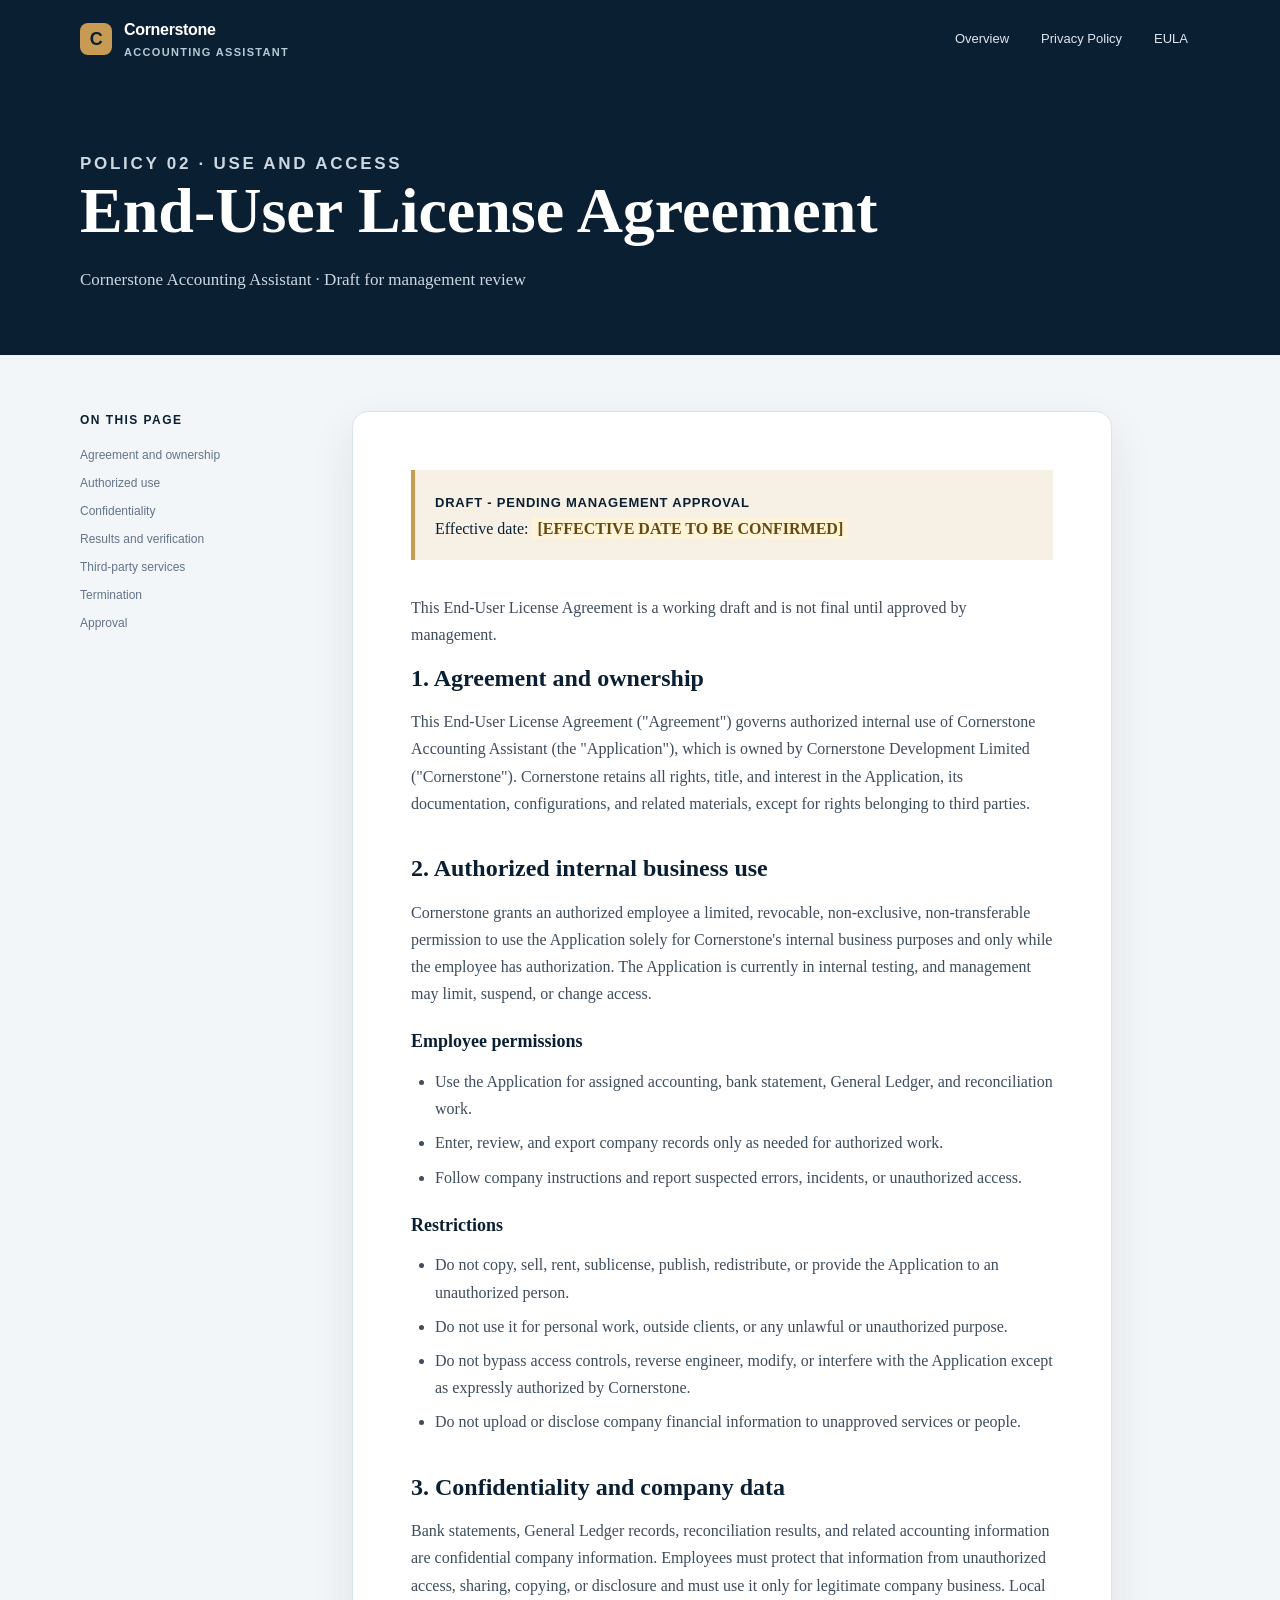
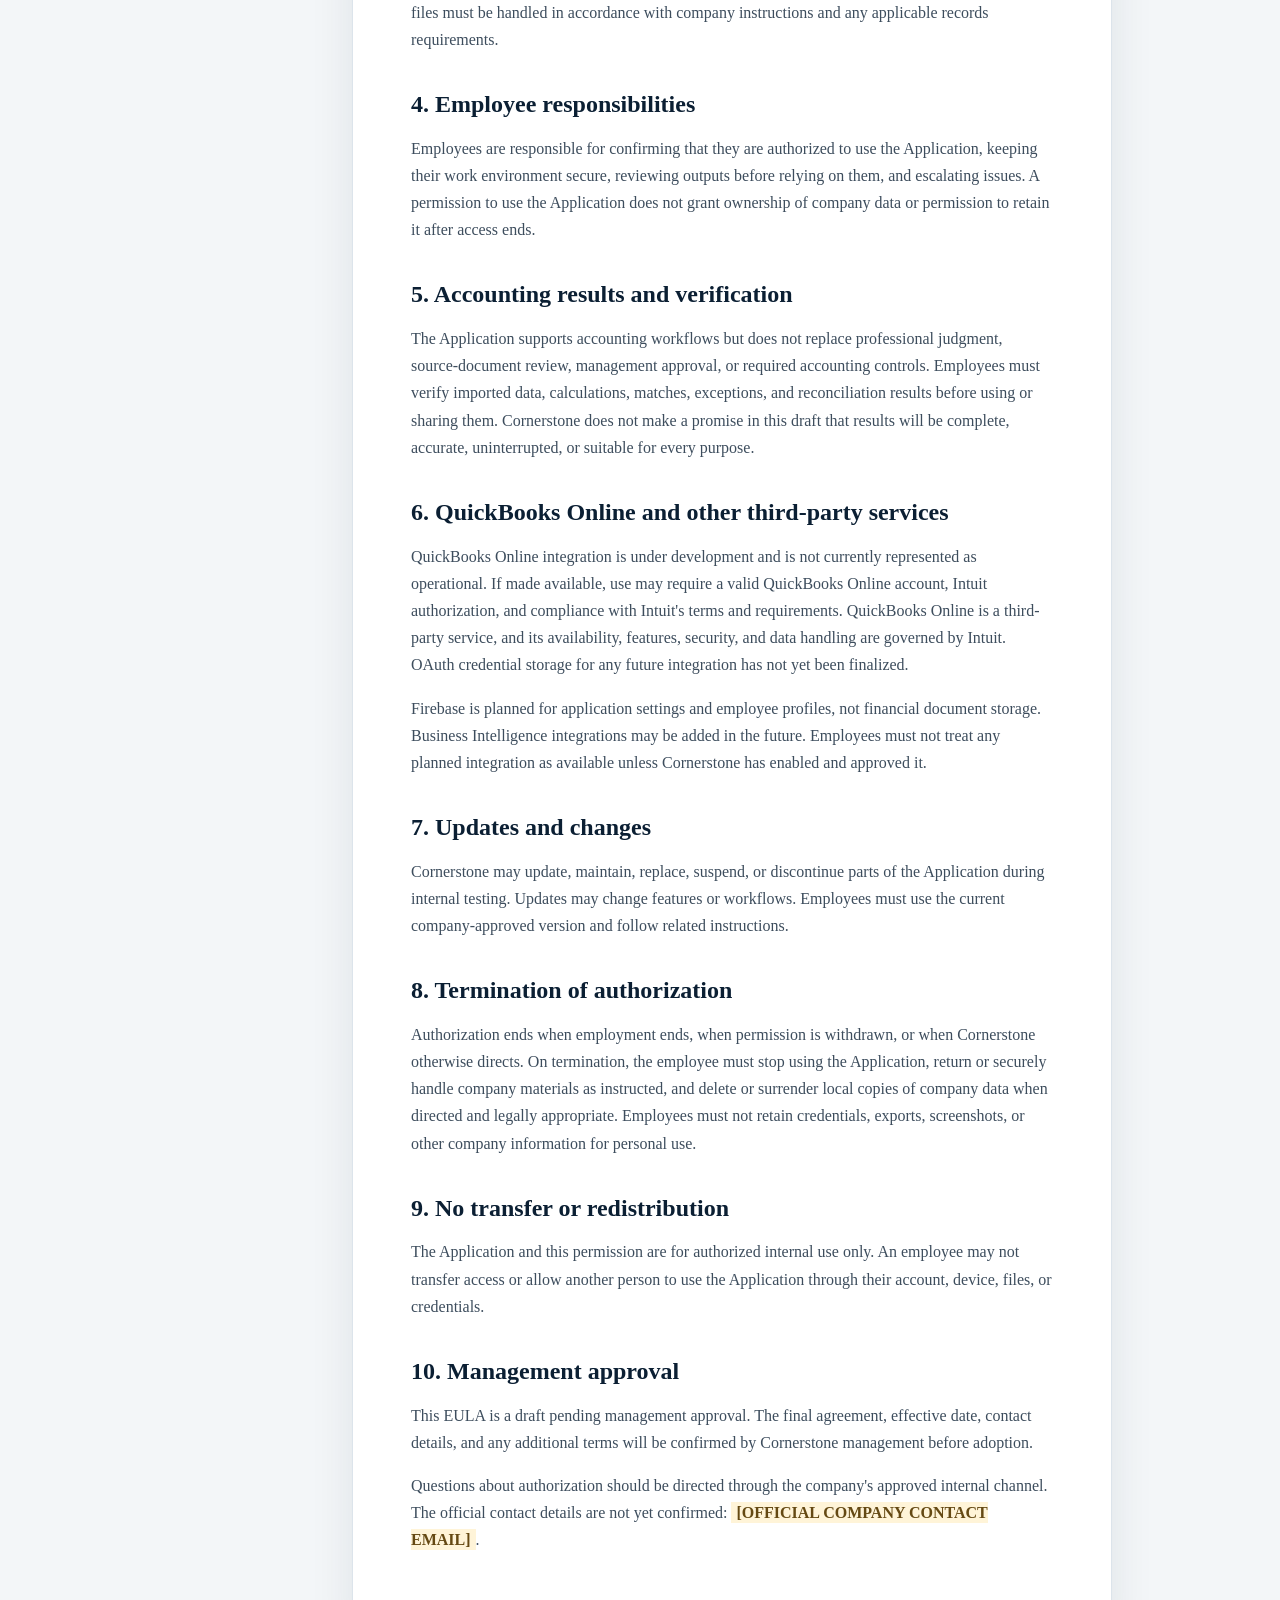
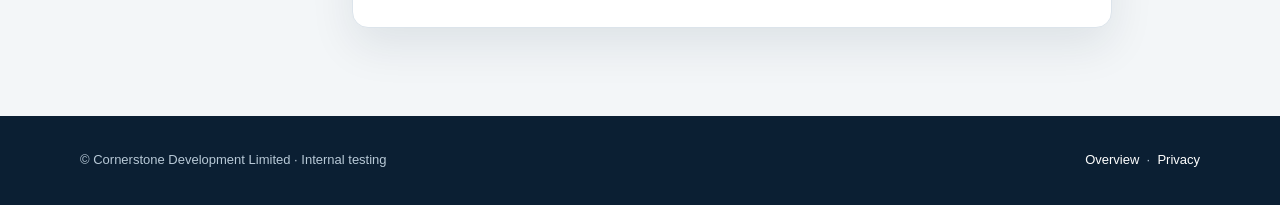
==== eula.html @ bf31d265 "Build legal policies website" ====
<!doctype html>
<html lang="en">
<head><meta charset="utf-8"><meta name="viewport" content="width=device-width, initial-scale=1"><meta name="description" content="Draft End-User License Agreement for Cornerstone Accounting Assistant."><title>EULA | Cornerstone Accounting Assistant</title><link rel="stylesheet" href="styles.css"></head>
<body>
  <header class="site-header"><div class="header-inner"><a class="brand" href="index.html"><span class="brand-mark" aria-hidden="true">C</span><span>Cornerstone<small>Accounting Assistant</small></span></a><nav aria-label="Primary navigation"><a href="index.html">Overview</a><a href="privacy.html">Privacy Policy</a><a href="eula.html">EULA</a></nav></div></header>
  <section class="page-hero"><div class="container"><p class="eyebrow">Policy 02 · Use and access</p><h1>End-User License Agreement</h1><p>Cornerstone Accounting Assistant · Draft for management review</p></div></section>
  <main class="container document-layout"><aside class="toc" aria-label="On this page"><strong>On this page</strong><a href="#agreement">Agreement and ownership</a><a href="#authorized">Authorized use</a><a href="#confidentiality">Confidentiality</a><a href="#accuracy">Results and verification</a><a href="#integrations">Third-party services</a><a href="#termination">Termination</a><a href="#approval">Approval</a></aside>
    <article class="document"><div class="notice"><strong>Draft - Pending Management Approval</strong><br>Effective date: <span class="placeholder">[EFFECTIVE DATE TO BE CONFIRMED]</span></div>
      <p class="muted">This End-User License Agreement is a working draft and is not final until approved by management.</p>
      <h2 id="agreement">1. Agreement and ownership</h2><p>This End-User License Agreement ("Agreement") governs authorized internal use of Cornerstone Accounting Assistant (the "Application"), which is owned by Cornerstone Development Limited ("Cornerstone"). Cornerstone retains all rights, title, and interest in the Application, its documentation, configurations, and related materials, except for rights belonging to third parties.</p>
      <h2 id="authorized">2. Authorized internal business use</h2><p>Cornerstone grants an authorized employee a limited, revocable, non-exclusive, non-transferable permission to use the Application solely for Cornerstone's internal business purposes and only while the employee has authorization. The Application is currently in internal testing, and management may limit, suspend, or change access.</p><h3>Employee permissions</h3><ul><li>Use the Application for assigned accounting, bank statement, General Ledger, and reconciliation work.</li><li>Enter, review, and export company records only as needed for authorized work.</li><li>Follow company instructions and report suspected errors, incidents, or unauthorized access.</li></ul><h3>Restrictions</h3><ul><li>Do not copy, sell, rent, sublicense, publish, redistribute, or provide the Application to an unauthorized person.</li><li>Do not use it for personal work, outside clients, or any unlawful or unauthorized purpose.</li><li>Do not bypass access controls, reverse engineer, modify, or interfere with the Application except as expressly authorized by Cornerstone.</li><li>Do not upload or disclose company financial information to unapproved services or people.</li></ul>
      <h2 id="confidentiality">3. Confidentiality and company data</h2><p>Bank statements, General Ledger records, reconciliation results, and related accounting information are confidential company information. Employees must protect that information from unauthorized access, sharing, copying, or disclosure and must use it only for legitimate company business. Local files must be handled in accordance with company instructions and any applicable records requirements.</p>
      <h2>4. Employee responsibilities</h2><p>Employees are responsible for confirming that they are authorized to use the Application, keeping their work environment secure, reviewing outputs before relying on them, and escalating issues. A permission to use the Application does not grant ownership of company data or permission to retain it after access ends.</p>
      <h2 id="accuracy">5. Accounting results and verification</h2><p>The Application supports accounting workflows but does not replace professional judgment, source-document review, management approval, or required accounting controls. Employees must verify imported data, calculations, matches, exceptions, and reconciliation results before using or sharing them. Cornerstone does not make a promise in this draft that results will be complete, accurate, uninterrupted, or suitable for every purpose.</p>
      <h2 id="integrations">6. QuickBooks Online and other third-party services</h2><p>QuickBooks Online integration is under development and is not currently represented as operational. If made available, use may require a valid QuickBooks Online account, Intuit authorization, and compliance with Intuit's terms and requirements. QuickBooks Online is a third-party service, and its availability, features, security, and data handling are governed by Intuit. OAuth credential storage for any future integration has not yet been finalized.</p><p>Firebase is planned for application settings and employee profiles, not financial document storage. Business Intelligence integrations may be added in the future. Employees must not treat any planned integration as available unless Cornerstone has enabled and approved it.</p>
      <h2>7. Updates and changes</h2><p>Cornerstone may update, maintain, replace, suspend, or discontinue parts of the Application during internal testing. Updates may change features or workflows. Employees must use the current company-approved version and follow related instructions.</p>
      <h2 id="termination">8. Termination of authorization</h2><p>Authorization ends when employment ends, when permission is withdrawn, or when Cornerstone otherwise directs. On termination, the employee must stop using the Application, return or securely handle company materials as instructed, and delete or surrender local copies of company data when directed and legally appropriate. Employees must not retain credentials, exports, screenshots, or other company information for personal use.</p>
      <h2>9. No transfer or redistribution</h2><p>The Application and this permission are for authorized internal use only. An employee may not transfer access or allow another person to use the Application through their account, device, files, or credentials.</p>
      <h2 id="approval">10. Management approval</h2><p>This EULA is a draft pending management approval. The final agreement, effective date, contact details, and any additional terms will be confirmed by Cornerstone management before adoption.</p><p>Questions about authorization should be directed through the company's approved internal channel. The official contact details are not yet confirmed: <span class="placeholder">[OFFICIAL COMPANY CONTACT EMAIL]</span>.</p>
    </article>
  </main>
  <footer><div class="container footer-inner"><span>© Cornerstone Development Limited · Internal testing</span><span><a href="index.html">Overview</a> &nbsp;·&nbsp; <a href="privacy.html">Privacy</a></span></div></footer>
</body></html>
---- styles.css ----
:root {
  --navy: #0b1f33;
  --navy-2: #143552;
  --ink: #203244;
  --muted: #637487;
  --line: #dce4eb;
  --paper: #ffffff;
  --mist: #f3f6f8;
  --gold: #c89b55;
  --gold-soft: #f7f0e4;
  --radius: 16px;
  --shadow: 0 18px 45px rgba(11, 31, 51, .09);
}

* { box-sizing: border-box; }
html { scroll-behavior: smooth; }
body { margin: 0; color: var(--ink); background: var(--mist); font-family: Georgia, 'Times New Roman', serif; line-height: 1.7; }
a { color: inherit; }
.site-header { background: var(--navy); color: #fff; }
.header-inner, .container { width: min(1120px, calc(100% - 40px)); margin: 0 auto; }
.header-inner { min-height: 78px; display: flex; align-items: center; justify-content: space-between; gap: 24px; }
.brand { display: inline-flex; align-items: center; gap: 12px; text-decoration: none; font-family: Arial, sans-serif; font-weight: 700; letter-spacing: -.02em; }
.brand-mark { width: 32px; height: 32px; display: grid; place-items: center; background: var(--gold); color: var(--navy); border-radius: 8px; font-size: 18px; }
.brand small { display: block; color: #b8c9d7; font-size: 11px; letter-spacing: .12em; text-transform: uppercase; font-weight: 600; }
nav { display: flex; gap: 8px; font-family: Arial, sans-serif; font-size: 13px; }
nav a { color: #dce7ef; padding: 9px 12px; border-radius: 8px; text-decoration: none; }
nav a:hover, nav a:focus-visible { background: rgba(255,255,255,.11); color: #fff; outline: none; }
.hero { background: var(--navy); color: #fff; padding: 86px 0 102px; position: relative; overflow: hidden; }
.hero:after { content: ''; position: absolute; width: 420px; height: 420px; border: 1px solid rgba(200,155,85,.35); border-radius: 50%; right: -100px; top: -180px; box-shadow: 0 0 0 32px rgba(200,155,85,.04), 0 0 0 64px rgba(200,155,85,.03); }
.hero-content { position: relative; z-index: 1; max-width: 760px; }
.eyebrow { margin: 0 0 18px; color: var(--gold); font: 700 12px/1.2 Arial, sans-serif; letter-spacing: .16em; text-transform: uppercase; }
h1, h2, h3 { margin: 0; color: var(--navy); line-height: 1.15; }
.hero h1 { color: #fff; font-size: clamp(42px, 7vw, 76px); letter-spacing: -.045em; }
.hero p { max-width: 620px; margin: 25px 0 0; color: #cbd8e2; font-size: 20px; }
.button-row { display: flex; flex-wrap: wrap; gap: 12px; margin-top: 34px; }
.button { display: inline-block; border-radius: 8px; padding: 12px 18px; font: 700 13px Arial, sans-serif; text-decoration: none; }
.button-primary { background: var(--gold); color: var(--navy); }
.button-secondary { border: 1px solid rgba(255,255,255,.35); color: #fff; }
.button:hover, .button:focus-visible { transform: translateY(-1px); outline: 3px solid rgba(200,155,85,.35); outline-offset: 2px; }
.section { padding: 76px 0; }
.section-heading { max-width: 680px; margin-bottom: 34px; }
.section-heading h2 { font-size: clamp(30px, 4vw, 44px); letter-spacing: -.03em; }
.section-heading p { margin: 14px 0 0; color: var(--muted); font-size: 17px; }
.policy-grid { display: grid; grid-template-columns: repeat(2, minmax(0, 1fr)); gap: 20px; }
.card { background: var(--paper); border: 1px solid var(--line); border-radius: var(--radius); padding: 30px; box-shadow: var(--shadow); }
.card-label { color: var(--gold); font: 700 12px Arial, sans-serif; letter-spacing: .14em; text-transform: uppercase; }
.card h3 { margin-top: 14px; font-size: 28px; }
.card p { color: var(--muted); margin: 12px 0 22px; }
.text-link { color: var(--navy-2); font: 700 13px Arial, sans-serif; text-decoration: none; }
.text-link:after { content: ' →'; color: var(--gold); }
.notice { border-left: 4px solid var(--gold); background: var(--gold-soft); padding: 18px 20px; color: var(--navy); }
.notice strong { font-family: Arial, sans-serif; font-size: 13px; text-transform: uppercase; letter-spacing: .06em; }
.page-hero { padding: 58px 0 60px; background: var(--navy); color: #fff; }
.page-hero h1 { color: #fff; font-size: clamp(38px, 6vw, 64px); }
.page-hero p { color: #cbd8e2; margin: 18px 0 0; font-size: 17px; }
.document-layout { display: grid; grid-template-columns: 220px minmax(0, 760px); gap: 52px; align-items: start; padding: 56px 0 88px; }
.toc { position: sticky; top: 24px; font: 12px/1.5 Arial, sans-serif; }
.toc strong { display: block; margin-bottom: 12px; color: var(--navy); letter-spacing: .12em; text-transform: uppercase; }
.toc a { display: block; padding: 5px 0; color: var(--muted); text-decoration: none; }
.toc a:hover, .toc a:focus-visible { color: var(--navy); }
.document { background: var(--paper); border: 1px solid var(--line); border-radius: var(--radius); padding: clamp(26px, 5vw, 58px); box-shadow: var(--shadow); }
.document .notice { margin-bottom: 34px; }
.document h2 { margin: 38px 0 12px; font-size: 24px; }
.document h2:first-of-type { margin-top: 0; }
.document h3 { margin: 24px 0 7px; font-size: 18px; }
.document p, .document li { color: #3d4d5d; }
.document ul { padding-left: 24px; }
.document li + li { margin-top: 7px; }
.placeholder { background: #fff4d8; padding: 2px 5px; font-weight: 700; color: #654913; }
.status { display: inline-block; margin-top: 20px; border: 1px solid rgba(200,155,85,.65); border-radius: 999px; padding: 7px 12px; color: var(--gold); font: 700 11px Arial, sans-serif; letter-spacing: .12em; text-transform: uppercase; }
footer { background: var(--navy); color: #b8c9d7; padding: 34px 0; font: 13px/1.6 Arial, sans-serif; }
.footer-inner { display: flex; justify-content: space-between; gap: 20px; flex-wrap: wrap; }
footer a { color: #fff; text-decoration: none; }
.muted { color: var(--muted); }
@media (max-width: 760px) {
  .header-inner { align-items: flex-start; flex-direction: column; padding: 18px 0; }
  nav { width: 100%; justify-content: space-between; gap: 0; }
  nav a { padding: 8px 5px; }
  .hero { padding: 64px 0 76px; }
  .hero p { font-size: 18px; }
  .policy-grid, .document-layout { grid-template-columns: 1fr; }
  .toc { position: static; order: 2; border-top: 1px solid var(--line); padding-top: 22px; }
  .section { padding: 56px 0; }
}
@media print {
  .site-header, footer, .toc, .button-row { display: none; }
  body, .document { background: #fff; box-shadow: none; border: 0; }
  .document-layout { display: block; padding: 0; }
}
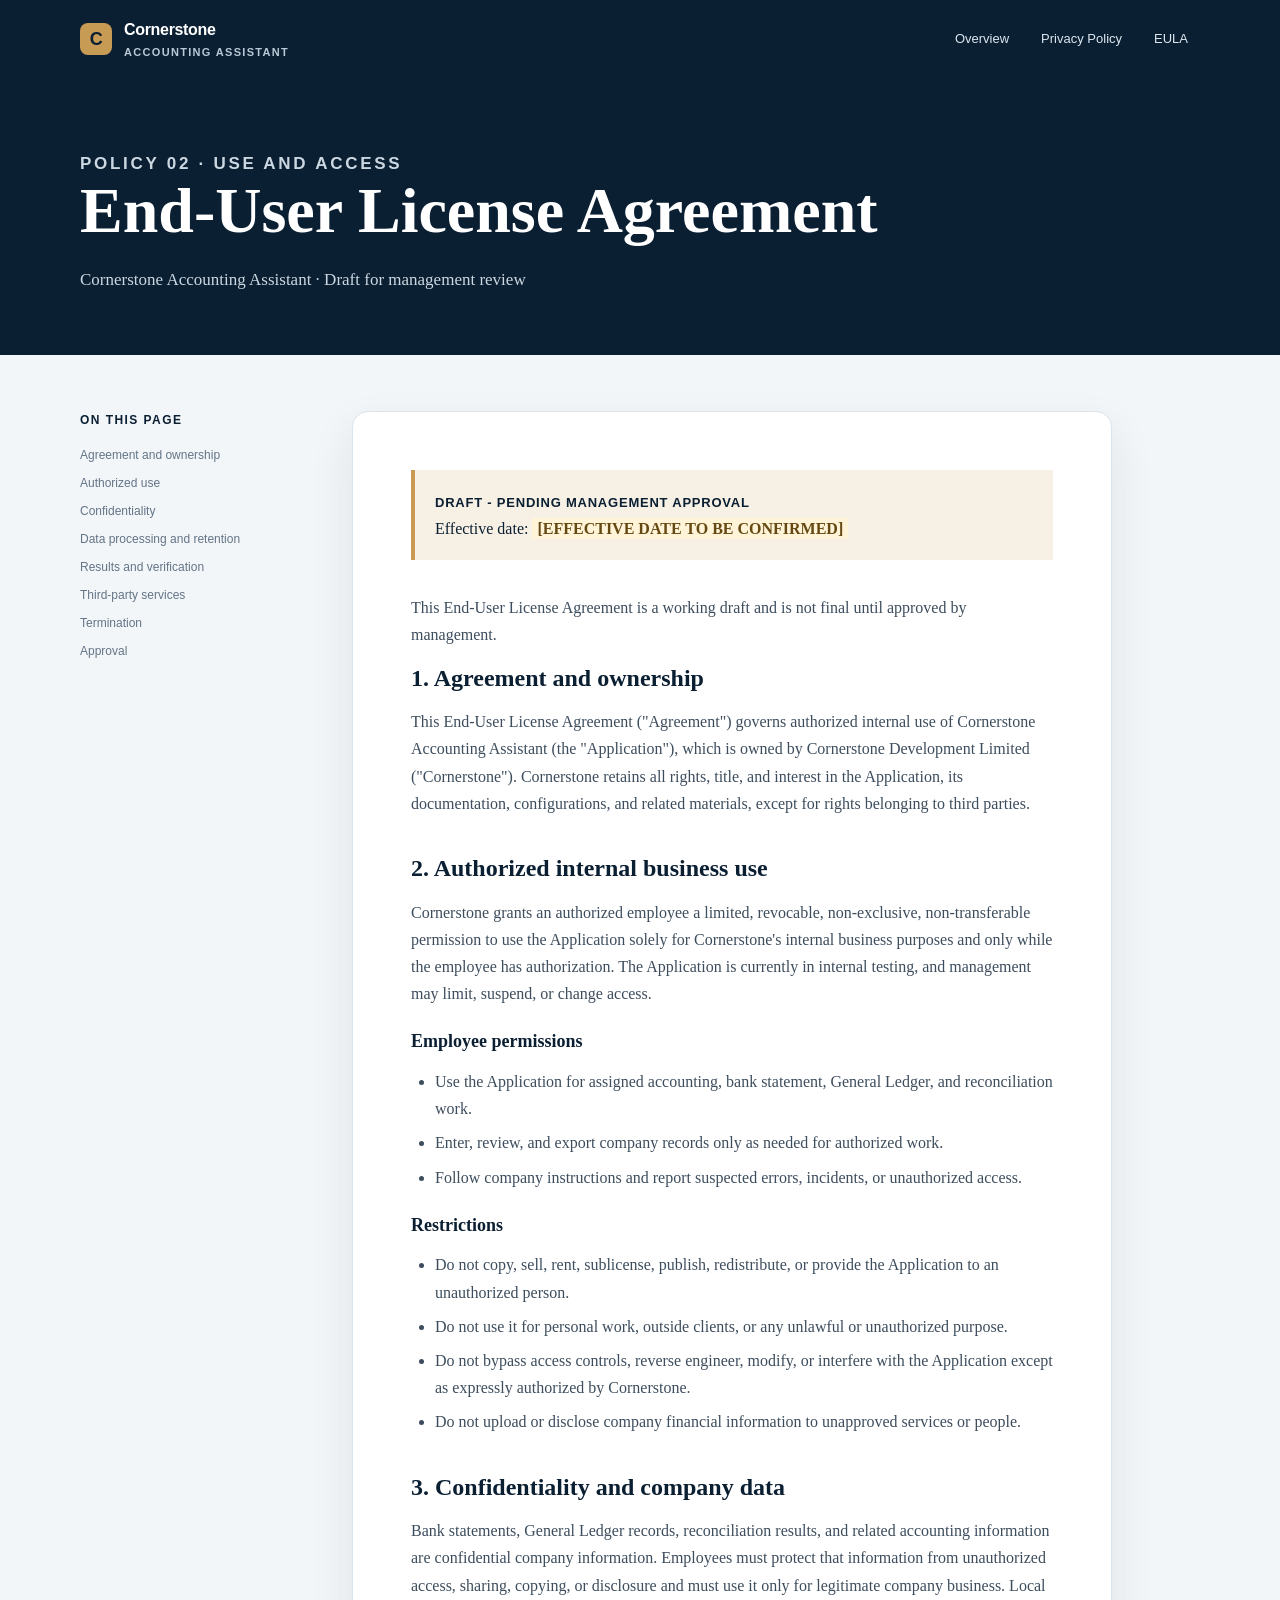
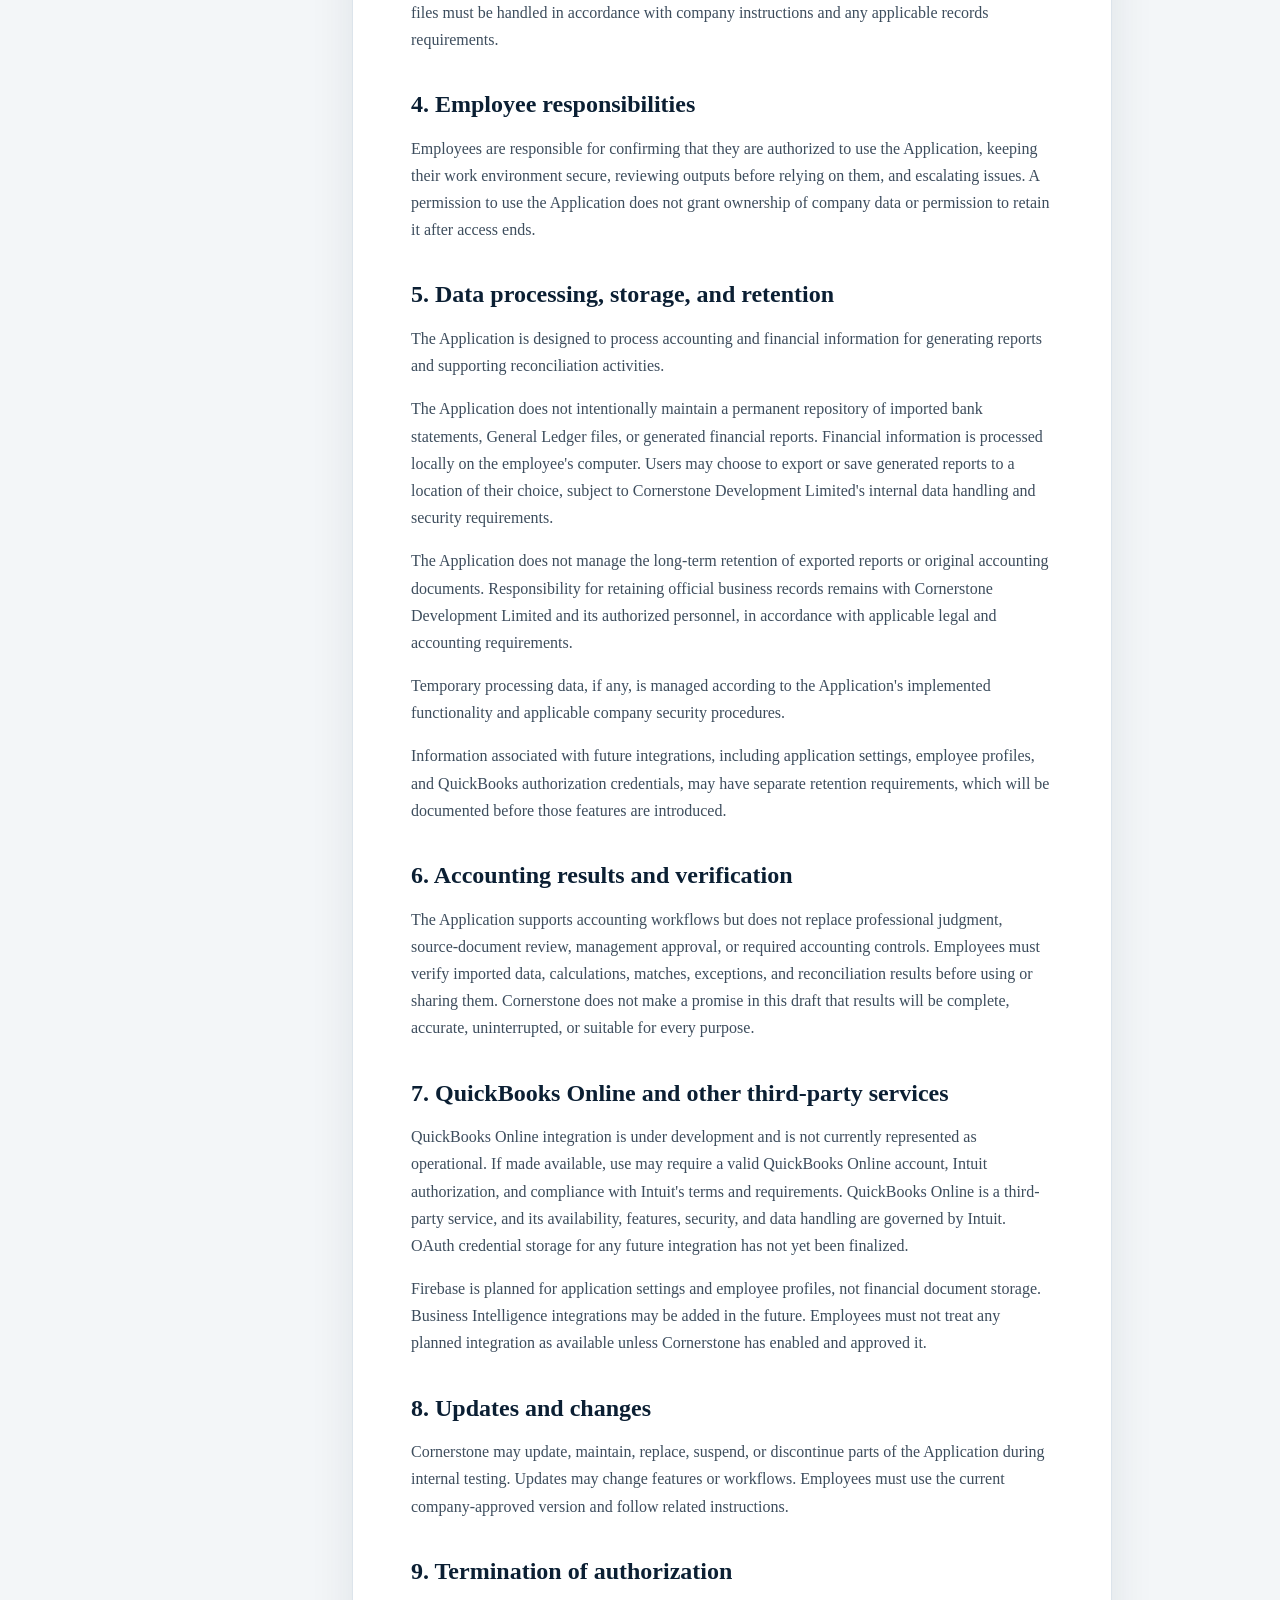
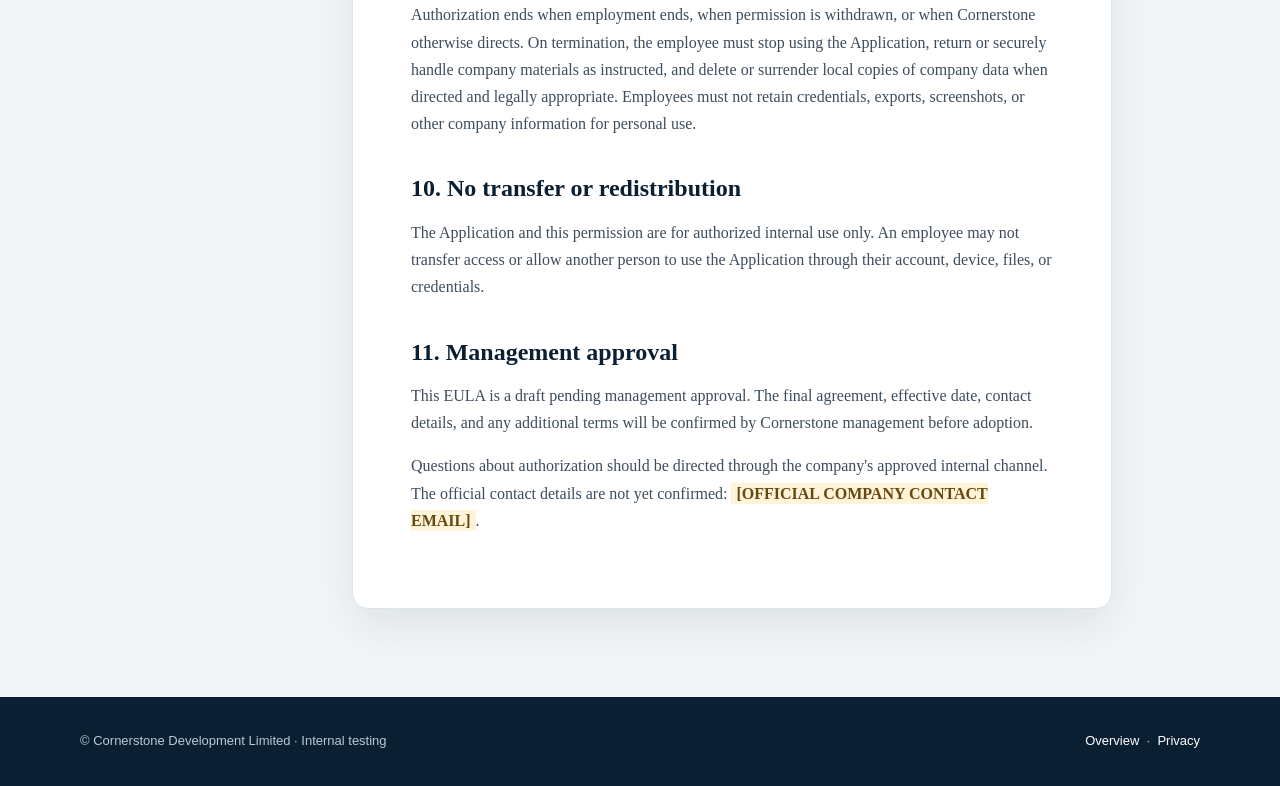
==== commit edac1e09: "Clarify data processing and retention terms" ====
--- a/eula.html
+++ b/eula.html
@@ -4,19 +4,20 @@
 <body>
   <header class="site-header"><div class="header-inner"><a class="brand" href="index.html"><span class="brand-mark" aria-hidden="true">C</span><span>Cornerstone<small>Accounting Assistant</small></span></a><nav aria-label="Primary navigation"><a href="index.html">Overview</a><a href="privacy.html">Privacy Policy</a><a href="eula.html">EULA</a></nav></div></header>
   <section class="page-hero"><div class="container"><p class="eyebrow">Policy 02 · Use and access</p><h1>End-User License Agreement</h1><p>Cornerstone Accounting Assistant · Draft for management review</p></div></section>
-  <main class="container document-layout"><aside class="toc" aria-label="On this page"><strong>On this page</strong><a href="#agreement">Agreement and ownership</a><a href="#authorized">Authorized use</a><a href="#confidentiality">Confidentiality</a><a href="#accuracy">Results and verification</a><a href="#integrations">Third-party services</a><a href="#termination">Termination</a><a href="#approval">Approval</a></aside>
+  <main class="container document-layout"><aside class="toc" aria-label="On this page"><strong>On this page</strong><a href="#agreement">Agreement and ownership</a><a href="#authorized">Authorized use</a><a href="#confidentiality">Confidentiality</a><a href="#processing">Data processing and retention</a><a href="#accuracy">Results and verification</a><a href="#integrations">Third-party services</a><a href="#termination">Termination</a><a href="#approval">Approval</a></aside>
     <article class="document"><div class="notice"><strong>Draft - Pending Management Approval</strong><br>Effective date: <span class="placeholder">[EFFECTIVE DATE TO BE CONFIRMED]</span></div>
       <p class="muted">This End-User License Agreement is a working draft and is not final until approved by management.</p>
       <h2 id="agreement">1. Agreement and ownership</h2><p>This End-User License Agreement ("Agreement") governs authorized internal use of Cornerstone Accounting Assistant (the "Application"), which is owned by Cornerstone Development Limited ("Cornerstone"). Cornerstone retains all rights, title, and interest in the Application, its documentation, configurations, and related materials, except for rights belonging to third parties.</p>
       <h2 id="authorized">2. Authorized internal business use</h2><p>Cornerstone grants an authorized employee a limited, revocable, non-exclusive, non-transferable permission to use the Application solely for Cornerstone's internal business purposes and only while the employee has authorization. The Application is currently in internal testing, and management may limit, suspend, or change access.</p><h3>Employee permissions</h3><ul><li>Use the Application for assigned accounting, bank statement, General Ledger, and reconciliation work.</li><li>Enter, review, and export company records only as needed for authorized work.</li><li>Follow company instructions and report suspected errors, incidents, or unauthorized access.</li></ul><h3>Restrictions</h3><ul><li>Do not copy, sell, rent, sublicense, publish, redistribute, or provide the Application to an unauthorized person.</li><li>Do not use it for personal work, outside clients, or any unlawful or unauthorized purpose.</li><li>Do not bypass access controls, reverse engineer, modify, or interfere with the Application except as expressly authorized by Cornerstone.</li><li>Do not upload or disclose company financial information to unapproved services or people.</li></ul>
       <h2 id="confidentiality">3. Confidentiality and company data</h2><p>Bank statements, General Ledger records, reconciliation results, and related accounting information are confidential company information. Employees must protect that information from unauthorized access, sharing, copying, or disclosure and must use it only for legitimate company business. Local files must be handled in accordance with company instructions and any applicable records requirements.</p>
       <h2>4. Employee responsibilities</h2><p>Employees are responsible for confirming that they are authorized to use the Application, keeping their work environment secure, reviewing outputs before relying on them, and escalating issues. A permission to use the Application does not grant ownership of company data or permission to retain it after access ends.</p>
-      <h2 id="accuracy">5. Accounting results and verification</h2><p>The Application supports accounting workflows but does not replace professional judgment, source-document review, management approval, or required accounting controls. Employees must verify imported data, calculations, matches, exceptions, and reconciliation results before using or sharing them. Cornerstone does not make a promise in this draft that results will be complete, accurate, uninterrupted, or suitable for every purpose.</p>
-      <h2 id="integrations">6. QuickBooks Online and other third-party services</h2><p>QuickBooks Online integration is under development and is not currently represented as operational. If made available, use may require a valid QuickBooks Online account, Intuit authorization, and compliance with Intuit's terms and requirements. QuickBooks Online is a third-party service, and its availability, features, security, and data handling are governed by Intuit. OAuth credential storage for any future integration has not yet been finalized.</p><p>Firebase is planned for application settings and employee profiles, not financial document storage. Business Intelligence integrations may be added in the future. Employees must not treat any planned integration as available unless Cornerstone has enabled and approved it.</p>
-      <h2>7. Updates and changes</h2><p>Cornerstone may update, maintain, replace, suspend, or discontinue parts of the Application during internal testing. Updates may change features or workflows. Employees must use the current company-approved version and follow related instructions.</p>
-      <h2 id="termination">8. Termination of authorization</h2><p>Authorization ends when employment ends, when permission is withdrawn, or when Cornerstone otherwise directs. On termination, the employee must stop using the Application, return or securely handle company materials as instructed, and delete or surrender local copies of company data when directed and legally appropriate. Employees must not retain credentials, exports, screenshots, or other company information for personal use.</p>
-      <h2>9. No transfer or redistribution</h2><p>The Application and this permission are for authorized internal use only. An employee may not transfer access or allow another person to use the Application through their account, device, files, or credentials.</p>
-      <h2 id="approval">10. Management approval</h2><p>This EULA is a draft pending management approval. The final agreement, effective date, contact details, and any additional terms will be confirmed by Cornerstone management before adoption.</p><p>Questions about authorization should be directed through the company's approved internal channel. The official contact details are not yet confirmed: <span class="placeholder">[OFFICIAL COMPANY CONTACT EMAIL]</span>.</p>
+      <h2 id="processing">5. Data processing, storage, and retention</h2><p>The Application is designed to process accounting and financial information for generating reports and supporting reconciliation activities.</p><p>The Application does not intentionally maintain a permanent repository of imported bank statements, General Ledger files, or generated financial reports. Financial information is processed locally on the employee's computer. Users may choose to export or save generated reports to a location of their choice, subject to Cornerstone Development Limited's internal data handling and security requirements.</p><p>The Application does not manage the long-term retention of exported reports or original accounting documents. Responsibility for retaining official business records remains with Cornerstone Development Limited and its authorized personnel, in accordance with applicable legal and accounting requirements.</p><p>Temporary processing data, if any, is managed according to the Application's implemented functionality and applicable company security procedures.</p><p>Information associated with future integrations, including application settings, employee profiles, and QuickBooks authorization credentials, may have separate retention requirements, which will be documented before those features are introduced.</p>
+      <h2 id="accuracy">6. Accounting results and verification</h2><p>The Application supports accounting workflows but does not replace professional judgment, source-document review, management approval, or required accounting controls. Employees must verify imported data, calculations, matches, exceptions, and reconciliation results before using or sharing them. Cornerstone does not make a promise in this draft that results will be complete, accurate, uninterrupted, or suitable for every purpose.</p>
+      <h2 id="integrations">7. QuickBooks Online and other third-party services</h2><p>QuickBooks Online integration is under development and is not currently represented as operational. If made available, use may require a valid QuickBooks Online account, Intuit authorization, and compliance with Intuit's terms and requirements. QuickBooks Online is a third-party service, and its availability, features, security, and data handling are governed by Intuit. OAuth credential storage for any future integration has not yet been finalized.</p><p>Firebase is planned for application settings and employee profiles, not financial document storage. Business Intelligence integrations may be added in the future. Employees must not treat any planned integration as available unless Cornerstone has enabled and approved it.</p>
+      <h2>8. Updates and changes</h2><p>Cornerstone may update, maintain, replace, suspend, or discontinue parts of the Application during internal testing. Updates may change features or workflows. Employees must use the current company-approved version and follow related instructions.</p>
+      <h2 id="termination">9. Termination of authorization</h2><p>Authorization ends when employment ends, when permission is withdrawn, or when Cornerstone otherwise directs. On termination, the employee must stop using the Application, return or securely handle company materials as instructed, and delete or surrender local copies of company data when directed and legally appropriate. Employees must not retain credentials, exports, screenshots, or other company information for personal use.</p>
+      <h2>10. No transfer or redistribution</h2><p>The Application and this permission are for authorized internal use only. An employee may not transfer access or allow another person to use the Application through their account, device, files, or credentials.</p>
+      <h2 id="approval">11. Management approval</h2><p>This EULA is a draft pending management approval. The final agreement, effective date, contact details, and any additional terms will be confirmed by Cornerstone management before adoption.</p><p>Questions about authorization should be directed through the company's approved internal channel. The official contact details are not yet confirmed: <span class="placeholder">[OFFICIAL COMPANY CONTACT EMAIL]</span>.</p>
     </article>
   </main>
   <footer><div class="container footer-inner"><span>© Cornerstone Development Limited · Internal testing</span><span><a href="index.html">Overview</a> &nbsp;·&nbsp; <a href="privacy.html">Privacy</a></span></div></footer>
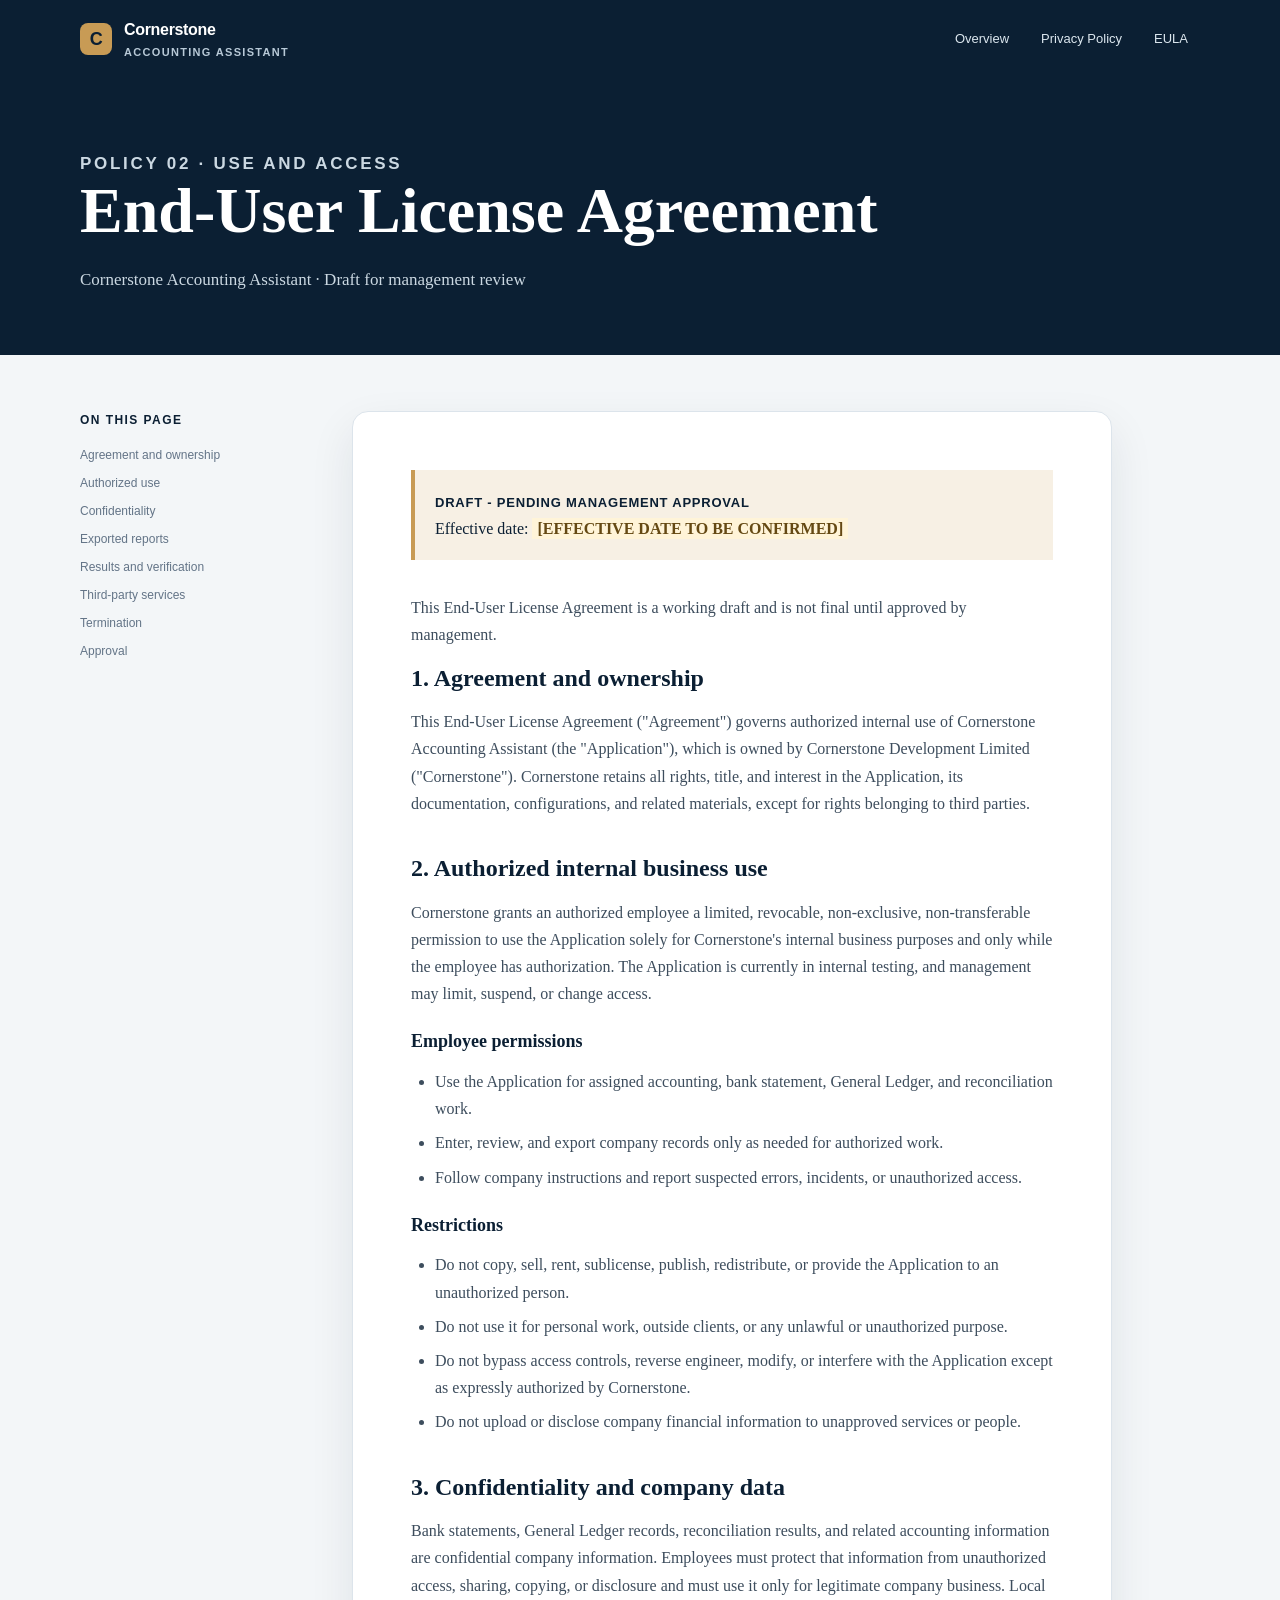
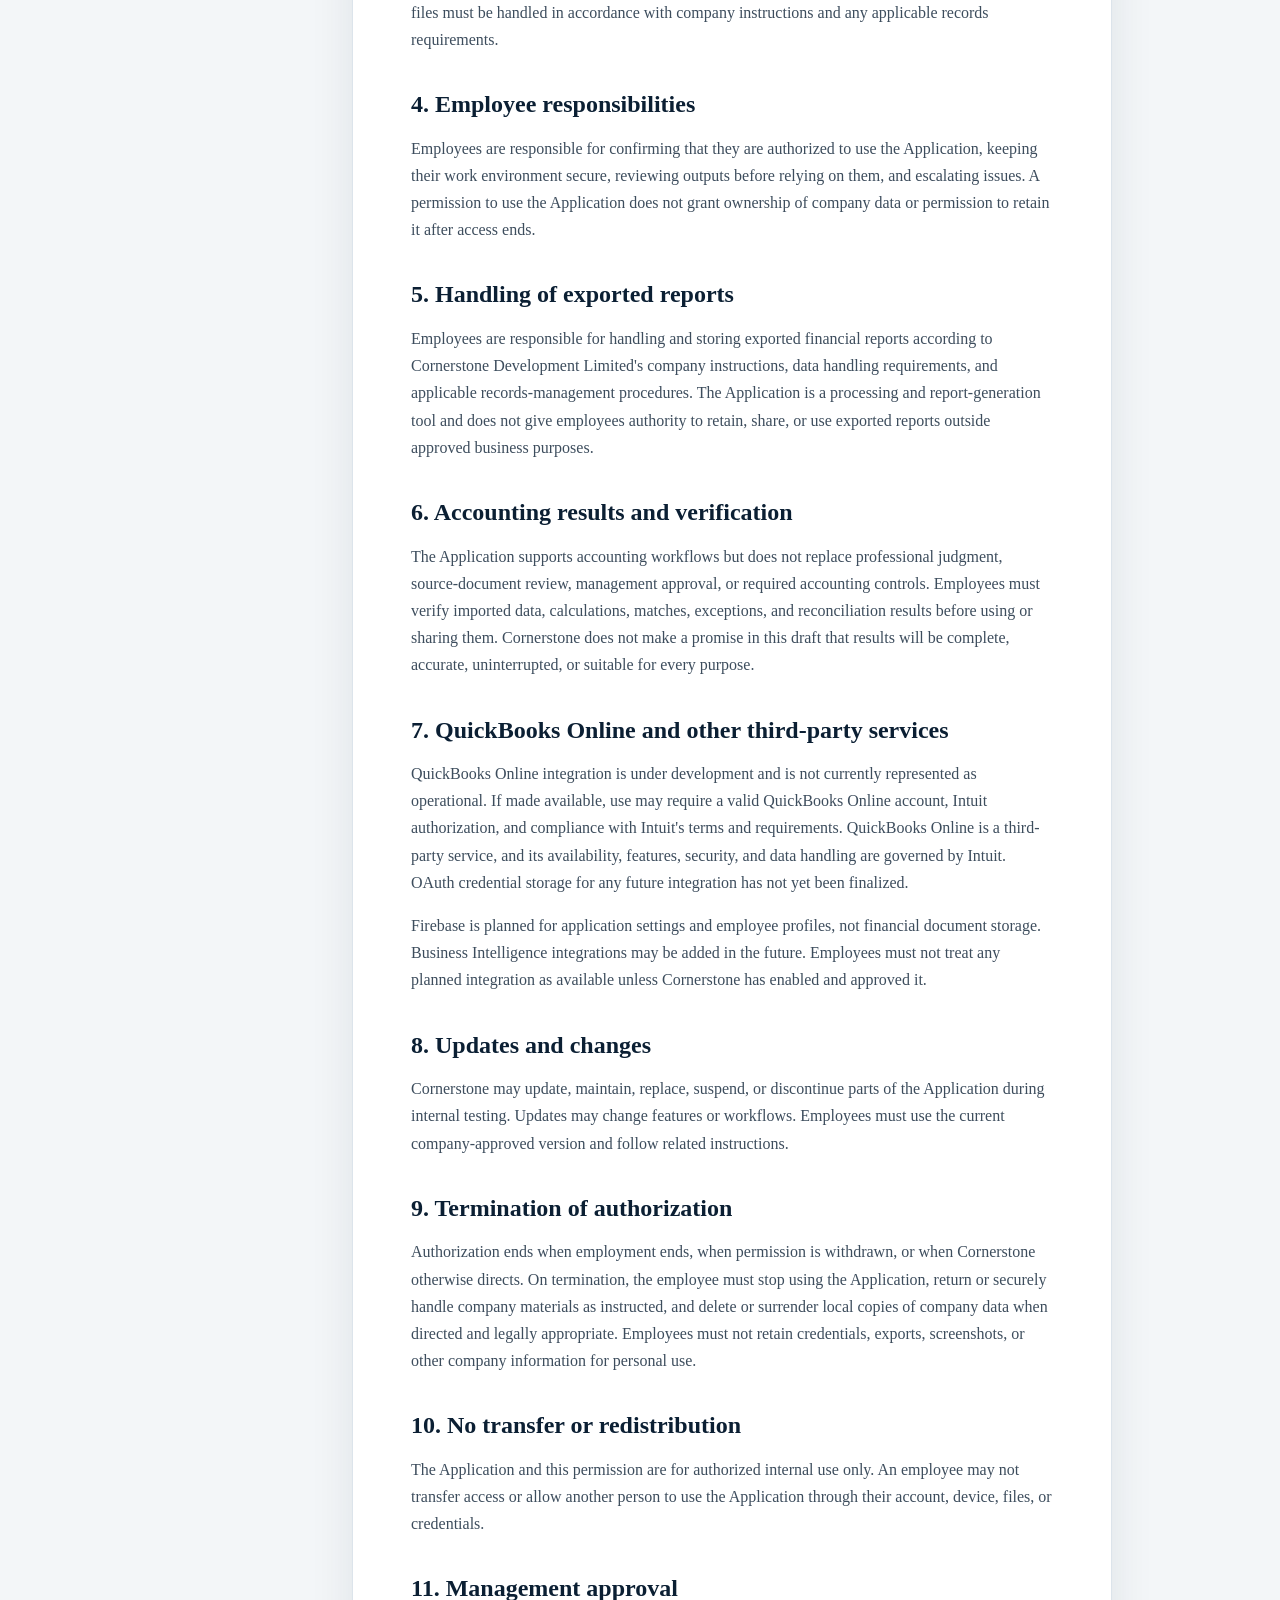
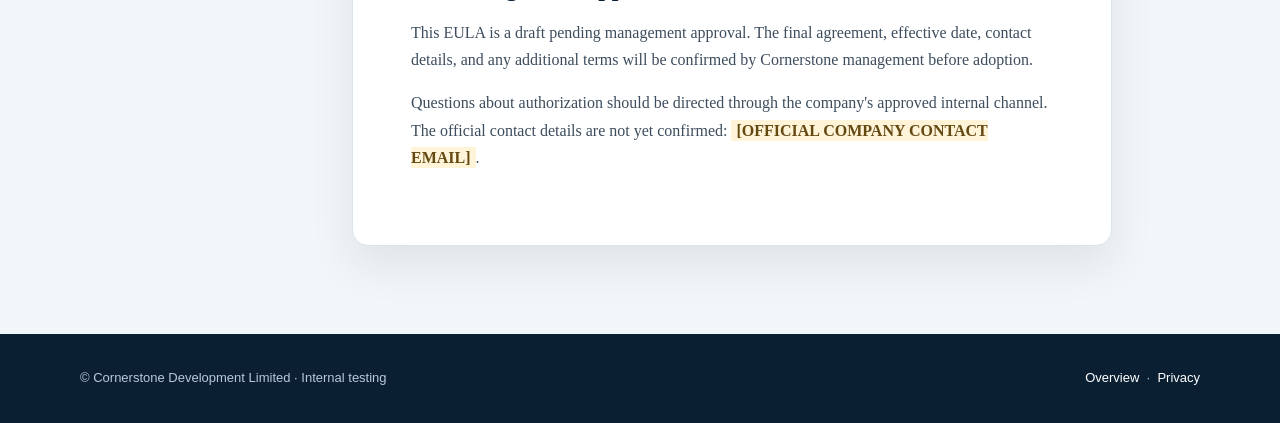
==== commit dc3cad3b: "Clarify privacy retention and report handling" ====
--- a/eula.html
+++ b/eula.html
@@ -4,14 +4,14 @@
 <body>
   <header class="site-header"><div class="header-inner"><a class="brand" href="index.html"><span class="brand-mark" aria-hidden="true">C</span><span>Cornerstone<small>Accounting Assistant</small></span></a><nav aria-label="Primary navigation"><a href="index.html">Overview</a><a href="privacy.html">Privacy Policy</a><a href="eula.html">EULA</a></nav></div></header>
   <section class="page-hero"><div class="container"><p class="eyebrow">Policy 02 · Use and access</p><h1>End-User License Agreement</h1><p>Cornerstone Accounting Assistant · Draft for management review</p></div></section>
-  <main class="container document-layout"><aside class="toc" aria-label="On this page"><strong>On this page</strong><a href="#agreement">Agreement and ownership</a><a href="#authorized">Authorized use</a><a href="#confidentiality">Confidentiality</a><a href="#processing">Data processing and retention</a><a href="#accuracy">Results and verification</a><a href="#integrations">Third-party services</a><a href="#termination">Termination</a><a href="#approval">Approval</a></aside>
+  <main class="container document-layout"><aside class="toc" aria-label="On this page"><strong>On this page</strong><a href="#agreement">Agreement and ownership</a><a href="#authorized">Authorized use</a><a href="#confidentiality">Confidentiality</a><a href="#reports">Exported reports</a><a href="#accuracy">Results and verification</a><a href="#integrations">Third-party services</a><a href="#termination">Termination</a><a href="#approval">Approval</a></aside>
     <article class="document"><div class="notice"><strong>Draft - Pending Management Approval</strong><br>Effective date: <span class="placeholder">[EFFECTIVE DATE TO BE CONFIRMED]</span></div>
       <p class="muted">This End-User License Agreement is a working draft and is not final until approved by management.</p>
       <h2 id="agreement">1. Agreement and ownership</h2><p>This End-User License Agreement ("Agreement") governs authorized internal use of Cornerstone Accounting Assistant (the "Application"), which is owned by Cornerstone Development Limited ("Cornerstone"). Cornerstone retains all rights, title, and interest in the Application, its documentation, configurations, and related materials, except for rights belonging to third parties.</p>
       <h2 id="authorized">2. Authorized internal business use</h2><p>Cornerstone grants an authorized employee a limited, revocable, non-exclusive, non-transferable permission to use the Application solely for Cornerstone's internal business purposes and only while the employee has authorization. The Application is currently in internal testing, and management may limit, suspend, or change access.</p><h3>Employee permissions</h3><ul><li>Use the Application for assigned accounting, bank statement, General Ledger, and reconciliation work.</li><li>Enter, review, and export company records only as needed for authorized work.</li><li>Follow company instructions and report suspected errors, incidents, or unauthorized access.</li></ul><h3>Restrictions</h3><ul><li>Do not copy, sell, rent, sublicense, publish, redistribute, or provide the Application to an unauthorized person.</li><li>Do not use it for personal work, outside clients, or any unlawful or unauthorized purpose.</li><li>Do not bypass access controls, reverse engineer, modify, or interfere with the Application except as expressly authorized by Cornerstone.</li><li>Do not upload or disclose company financial information to unapproved services or people.</li></ul>
       <h2 id="confidentiality">3. Confidentiality and company data</h2><p>Bank statements, General Ledger records, reconciliation results, and related accounting information are confidential company information. Employees must protect that information from unauthorized access, sharing, copying, or disclosure and must use it only for legitimate company business. Local files must be handled in accordance with company instructions and any applicable records requirements.</p>
       <h2>4. Employee responsibilities</h2><p>Employees are responsible for confirming that they are authorized to use the Application, keeping their work environment secure, reviewing outputs before relying on them, and escalating issues. A permission to use the Application does not grant ownership of company data or permission to retain it after access ends.</p>
-      <h2 id="processing">5. Data processing, storage, and retention</h2><p>The Application is designed to process accounting and financial information for generating reports and supporting reconciliation activities.</p><p>The Application does not intentionally maintain a permanent repository of imported bank statements, General Ledger files, or generated financial reports. Financial information is processed locally on the employee's computer. Users may choose to export or save generated reports to a location of their choice, subject to Cornerstone Development Limited's internal data handling and security requirements.</p><p>The Application does not manage the long-term retention of exported reports or original accounting documents. Responsibility for retaining official business records remains with Cornerstone Development Limited and its authorized personnel, in accordance with applicable legal and accounting requirements.</p><p>Temporary processing data, if any, is managed according to the Application's implemented functionality and applicable company security procedures.</p><p>Information associated with future integrations, including application settings, employee profiles, and QuickBooks authorization credentials, may have separate retention requirements, which will be documented before those features are introduced.</p>
+      <h2 id="reports">5. Handling of exported reports</h2><p>Employees are responsible for handling and storing exported financial reports according to Cornerstone Development Limited's company instructions, data handling requirements, and applicable records-management procedures. The Application is a processing and report-generation tool and does not give employees authority to retain, share, or use exported reports outside approved business purposes.</p>
       <h2 id="accuracy">6. Accounting results and verification</h2><p>The Application supports accounting workflows but does not replace professional judgment, source-document review, management approval, or required accounting controls. Employees must verify imported data, calculations, matches, exceptions, and reconciliation results before using or sharing them. Cornerstone does not make a promise in this draft that results will be complete, accurate, uninterrupted, or suitable for every purpose.</p>
       <h2 id="integrations">7. QuickBooks Online and other third-party services</h2><p>QuickBooks Online integration is under development and is not currently represented as operational. If made available, use may require a valid QuickBooks Online account, Intuit authorization, and compliance with Intuit's terms and requirements. QuickBooks Online is a third-party service, and its availability, features, security, and data handling are governed by Intuit. OAuth credential storage for any future integration has not yet been finalized.</p><p>Firebase is planned for application settings and employee profiles, not financial document storage. Business Intelligence integrations may be added in the future. Employees must not treat any planned integration as available unless Cornerstone has enabled and approved it.</p>
       <h2>8. Updates and changes</h2><p>Cornerstone may update, maintain, replace, suspend, or discontinue parts of the Application during internal testing. Updates may change features or workflows. Employees must use the current company-approved version and follow related instructions.</p>
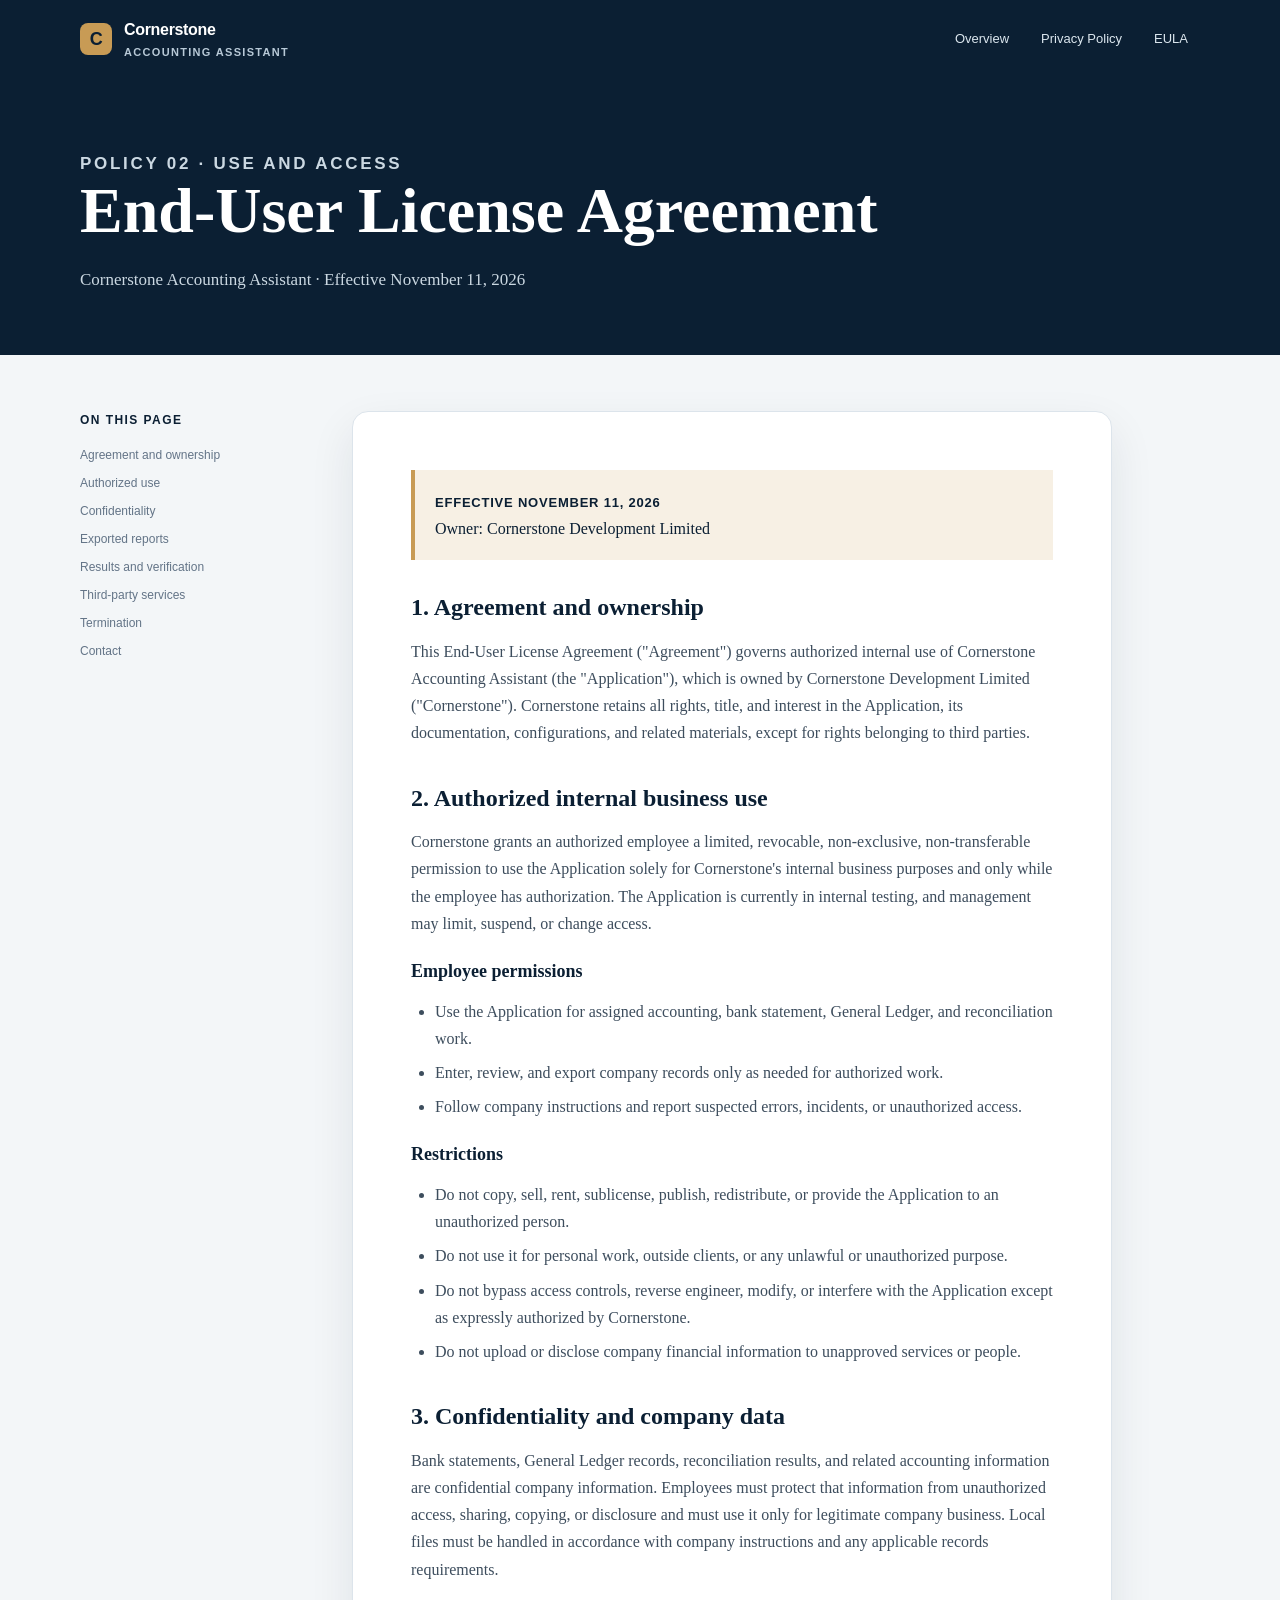
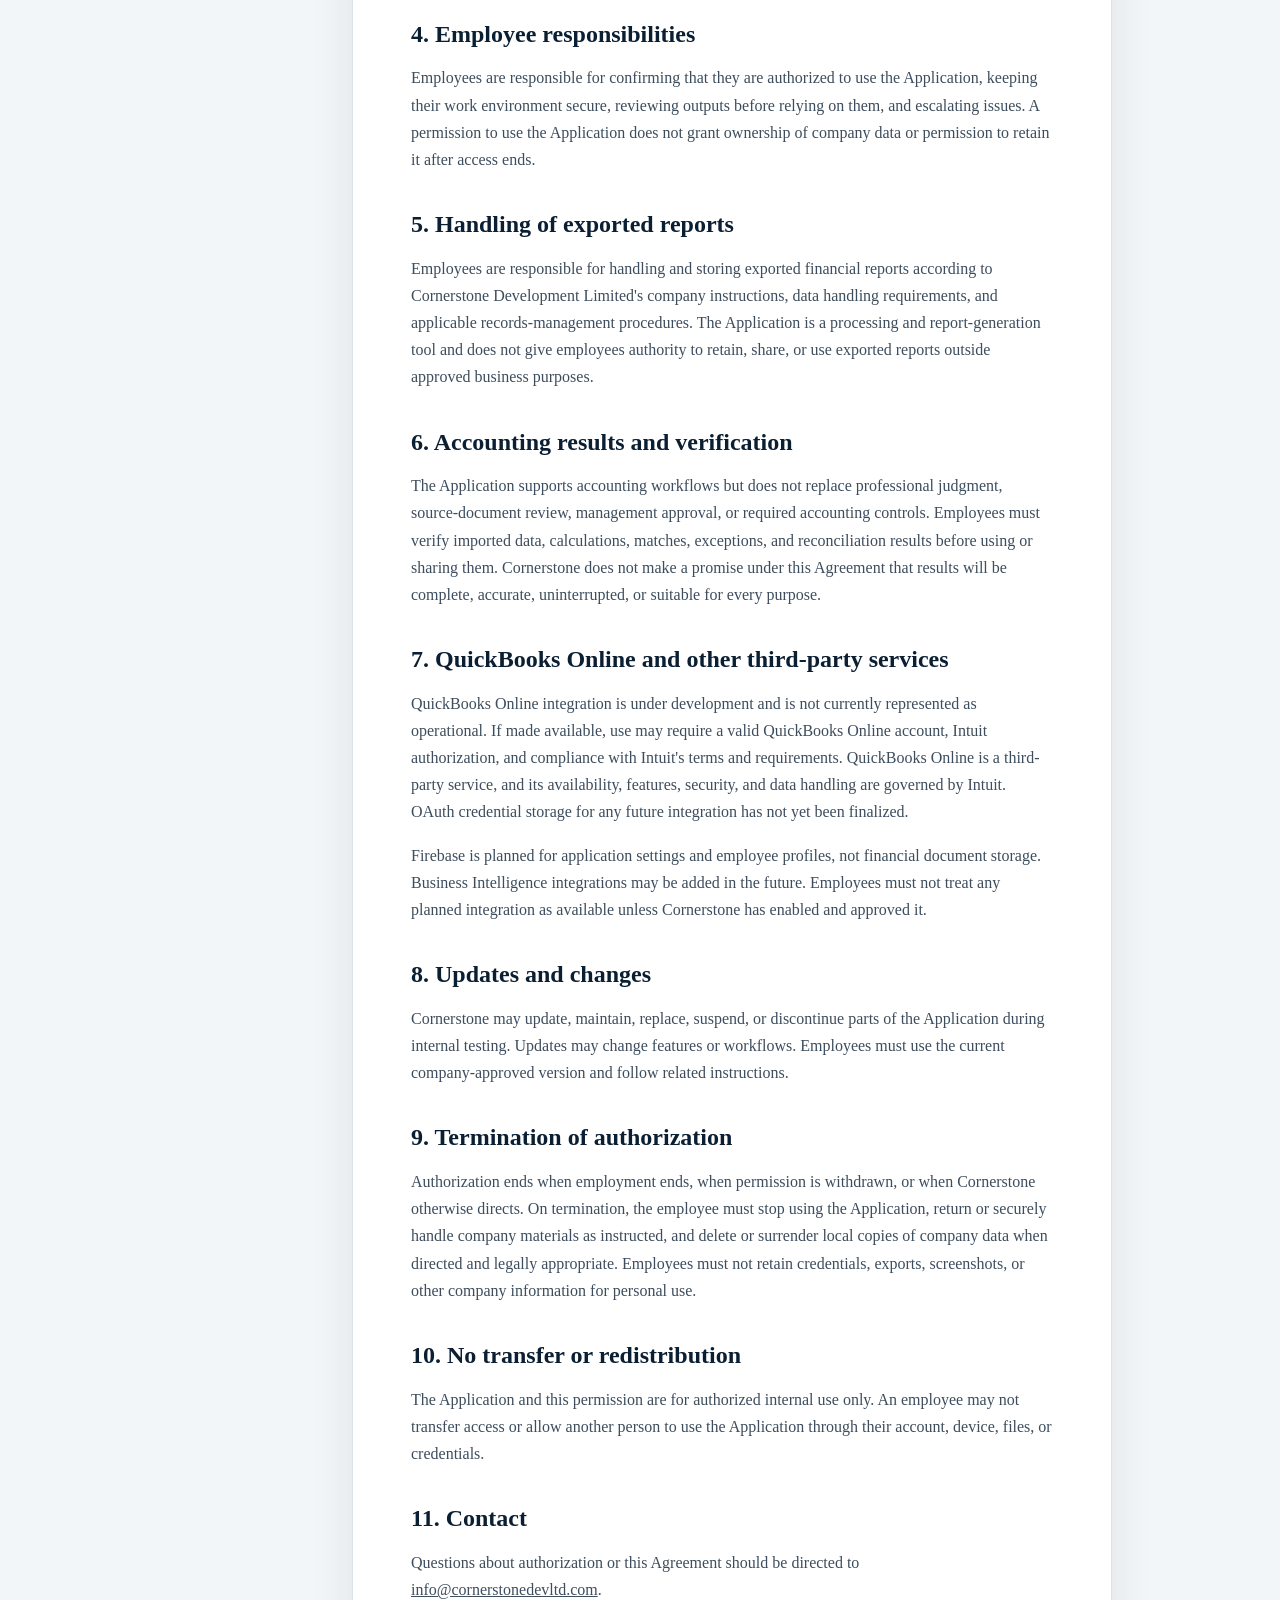
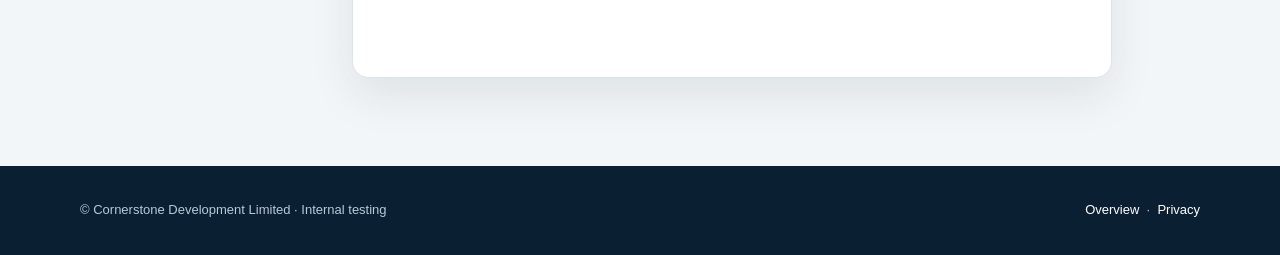
==== commit 8f785df4: "Finalize legal policies for publication" ====
--- a/eula.html
+++ b/eula.html
@@ -1,23 +1,22 @@
 <!doctype html>
 <html lang="en">
-<head><meta charset="utf-8"><meta name="viewport" content="width=device-width, initial-scale=1"><meta name="description" content="Draft End-User License Agreement for Cornerstone Accounting Assistant."><title>EULA | Cornerstone Accounting Assistant</title><link rel="stylesheet" href="styles.css"></head>
+<head><meta charset="utf-8"><meta name="viewport" content="width=device-width, initial-scale=1"><meta name="description" content="End-User License Agreement for Cornerstone Accounting Assistant."><title>EULA | Cornerstone Accounting Assistant</title><link rel="stylesheet" href="styles.css"></head>
 <body>
   <header class="site-header"><div class="header-inner"><a class="brand" href="index.html"><span class="brand-mark" aria-hidden="true">C</span><span>Cornerstone<small>Accounting Assistant</small></span></a><nav aria-label="Primary navigation"><a href="index.html">Overview</a><a href="privacy.html">Privacy Policy</a><a href="eula.html">EULA</a></nav></div></header>
-  <section class="page-hero"><div class="container"><p class="eyebrow">Policy 02 · Use and access</p><h1>End-User License Agreement</h1><p>Cornerstone Accounting Assistant · Draft for management review</p></div></section>
-  <main class="container document-layout"><aside class="toc" aria-label="On this page"><strong>On this page</strong><a href="#agreement">Agreement and ownership</a><a href="#authorized">Authorized use</a><a href="#confidentiality">Confidentiality</a><a href="#reports">Exported reports</a><a href="#accuracy">Results and verification</a><a href="#integrations">Third-party services</a><a href="#termination">Termination</a><a href="#approval">Approval</a></aside>
-    <article class="document"><div class="notice"><strong>Draft - Pending Management Approval</strong><br>Effective date: <span class="placeholder">[EFFECTIVE DATE TO BE CONFIRMED]</span></div>
-      <p class="muted">This End-User License Agreement is a working draft and is not final until approved by management.</p>
+  <section class="page-hero"><div class="container"><p class="eyebrow">Policy 02 · Use and access</p><h1>End-User License Agreement</h1><p>Cornerstone Accounting Assistant · Effective November 11, 2026</p></div></section>
+  <main class="container document-layout"><aside class="toc" aria-label="On this page"><strong>On this page</strong><a href="#agreement">Agreement and ownership</a><a href="#authorized">Authorized use</a><a href="#confidentiality">Confidentiality</a><a href="#reports">Exported reports</a><a href="#accuracy">Results and verification</a><a href="#integrations">Third-party services</a><a href="#termination">Termination</a><a href="#contact">Contact</a></aside>
+    <article class="document"><div class="notice"><strong>Effective November 11, 2026</strong><br>Owner: Cornerstone Development Limited</div>
       <h2 id="agreement">1. Agreement and ownership</h2><p>This End-User License Agreement ("Agreement") governs authorized internal use of Cornerstone Accounting Assistant (the "Application"), which is owned by Cornerstone Development Limited ("Cornerstone"). Cornerstone retains all rights, title, and interest in the Application, its documentation, configurations, and related materials, except for rights belonging to third parties.</p>
       <h2 id="authorized">2. Authorized internal business use</h2><p>Cornerstone grants an authorized employee a limited, revocable, non-exclusive, non-transferable permission to use the Application solely for Cornerstone's internal business purposes and only while the employee has authorization. The Application is currently in internal testing, and management may limit, suspend, or change access.</p><h3>Employee permissions</h3><ul><li>Use the Application for assigned accounting, bank statement, General Ledger, and reconciliation work.</li><li>Enter, review, and export company records only as needed for authorized work.</li><li>Follow company instructions and report suspected errors, incidents, or unauthorized access.</li></ul><h3>Restrictions</h3><ul><li>Do not copy, sell, rent, sublicense, publish, redistribute, or provide the Application to an unauthorized person.</li><li>Do not use it for personal work, outside clients, or any unlawful or unauthorized purpose.</li><li>Do not bypass access controls, reverse engineer, modify, or interfere with the Application except as expressly authorized by Cornerstone.</li><li>Do not upload or disclose company financial information to unapproved services or people.</li></ul>
       <h2 id="confidentiality">3. Confidentiality and company data</h2><p>Bank statements, General Ledger records, reconciliation results, and related accounting information are confidential company information. Employees must protect that information from unauthorized access, sharing, copying, or disclosure and must use it only for legitimate company business. Local files must be handled in accordance with company instructions and any applicable records requirements.</p>
       <h2>4. Employee responsibilities</h2><p>Employees are responsible for confirming that they are authorized to use the Application, keeping their work environment secure, reviewing outputs before relying on them, and escalating issues. A permission to use the Application does not grant ownership of company data or permission to retain it after access ends.</p>
       <h2 id="reports">5. Handling of exported reports</h2><p>Employees are responsible for handling and storing exported financial reports according to Cornerstone Development Limited's company instructions, data handling requirements, and applicable records-management procedures. The Application is a processing and report-generation tool and does not give employees authority to retain, share, or use exported reports outside approved business purposes.</p>
-      <h2 id="accuracy">6. Accounting results and verification</h2><p>The Application supports accounting workflows but does not replace professional judgment, source-document review, management approval, or required accounting controls. Employees must verify imported data, calculations, matches, exceptions, and reconciliation results before using or sharing them. Cornerstone does not make a promise in this draft that results will be complete, accurate, uninterrupted, or suitable for every purpose.</p>
+      <h2 id="accuracy">6. Accounting results and verification</h2><p>The Application supports accounting workflows but does not replace professional judgment, source-document review, management approval, or required accounting controls. Employees must verify imported data, calculations, matches, exceptions, and reconciliation results before using or sharing them. Cornerstone does not make a promise under this Agreement that results will be complete, accurate, uninterrupted, or suitable for every purpose.</p>
       <h2 id="integrations">7. QuickBooks Online and other third-party services</h2><p>QuickBooks Online integration is under development and is not currently represented as operational. If made available, use may require a valid QuickBooks Online account, Intuit authorization, and compliance with Intuit's terms and requirements. QuickBooks Online is a third-party service, and its availability, features, security, and data handling are governed by Intuit. OAuth credential storage for any future integration has not yet been finalized.</p><p>Firebase is planned for application settings and employee profiles, not financial document storage. Business Intelligence integrations may be added in the future. Employees must not treat any planned integration as available unless Cornerstone has enabled and approved it.</p>
       <h2>8. Updates and changes</h2><p>Cornerstone may update, maintain, replace, suspend, or discontinue parts of the Application during internal testing. Updates may change features or workflows. Employees must use the current company-approved version and follow related instructions.</p>
       <h2 id="termination">9. Termination of authorization</h2><p>Authorization ends when employment ends, when permission is withdrawn, or when Cornerstone otherwise directs. On termination, the employee must stop using the Application, return or securely handle company materials as instructed, and delete or surrender local copies of company data when directed and legally appropriate. Employees must not retain credentials, exports, screenshots, or other company information for personal use.</p>
       <h2>10. No transfer or redistribution</h2><p>The Application and this permission are for authorized internal use only. An employee may not transfer access or allow another person to use the Application through their account, device, files, or credentials.</p>
-      <h2 id="approval">11. Management approval</h2><p>This EULA is a draft pending management approval. The final agreement, effective date, contact details, and any additional terms will be confirmed by Cornerstone management before adoption.</p><p>Questions about authorization should be directed through the company's approved internal channel. The official contact details are not yet confirmed: <span class="placeholder">[OFFICIAL COMPANY CONTACT EMAIL]</span>.</p>
+      <h2 id="contact">11. Contact</h2><p>Questions about authorization or this Agreement should be directed to <a href="mailto:info@cornerstonedevltd.com">info@cornerstonedevltd.com</a>.</p>
     </article>
   </main>
   <footer><div class="container footer-inner"><span>© Cornerstone Development Limited · Internal testing</span><span><a href="index.html">Overview</a> &nbsp;·&nbsp; <a href="privacy.html">Privacy</a></span></div></footer>
